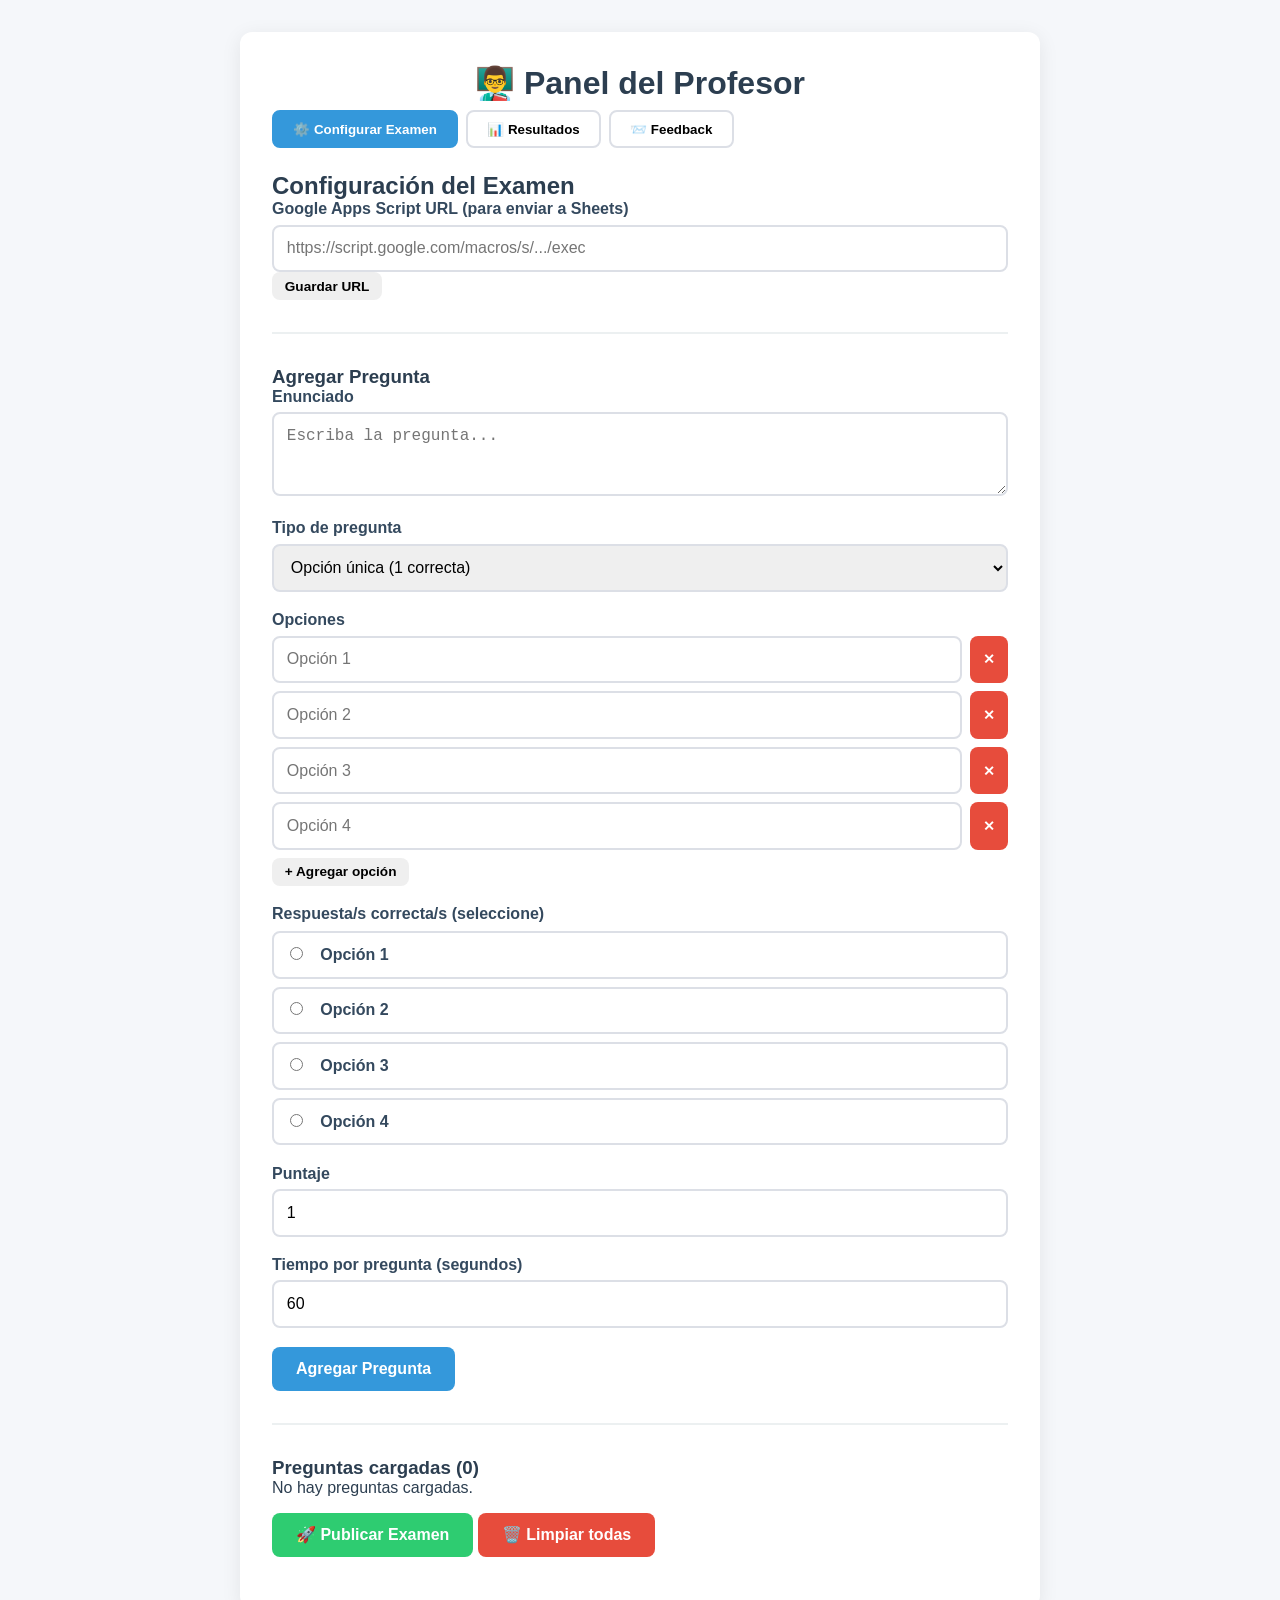
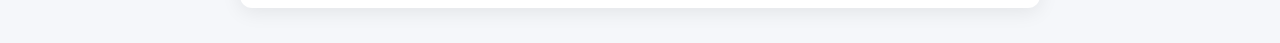
==== admin.html @ 63318a43 "Add files via upload" ====
<!DOCTYPE html>
<html lang="es">
<head>
  <meta charset="UTF-8">
  <meta name="viewport" content="width=device-width, initial-scale=1.0">
  <title>Panel del Profesor</title>
  <link rel="stylesheet" href="style.css">
</head>
<body>
  <div class="container admin-container">
    <h1>👨‍🏫 Panel del Profesor</h1>

    <div class="admin-tabs">
      <button class="tab-btn active" onclick="showTab('config')">⚙️ Configurar Examen</button>
      <button class="tab-btn" onclick="showTab('results')">📊 Resultados</button>
      <button class="tab-btn" onclick="showTab('feedback')">📨 Feedback</button>
    </div>

    <!-- Tab: Configuración -->
    <div id="tab-config" class="tab-content active">
      <h2>Configuración del Examen</h2>
      <div class="form-group">
        <label>Google Apps Script URL (para enviar a Sheets)</label>
        <input type="text" id="gasUrl" placeholder="https://script.google.com/macros/s/.../exec">
        <button class="btn btn-small" onclick="saveGasUrl()">Guardar URL</button>
      </div>

      <hr>

      <h3>Agregar Pregunta</h3>
      <div class="form-group">
        <label>Enunciado</label>
        <textarea id="qText" rows="3" placeholder="Escriba la pregunta..."></textarea>
      </div>
      <div class="form-group">
        <label>Tipo de pregunta</label>
        <select id="qType" onchange="toggleCorrectOptions()">
          <option value="single">Opción única (1 correcta)</option>
          <option value="multiple">Opciones múltiples (varias correctas)</option>
        </select>
      </div>
      <div class="form-group" id="optionsContainer">
        <label>Opciones</label>
        <div id="optionsList"></div>
        <button class="btn btn-small" onclick="addOption()">+ Agregar opción</button>
      </div>
      <div class="form-group">
        <label>Respuesta/s correcta/s (seleccione)</label>
        <div id="correctOptions"></div>
      </div>
      <div class="form-group">
        <label>Puntaje</label>
        <input type="number" id="qPoints" value="1" min="0" step="0.5">
      </div>
      <div class="form-group">
        <label>Tiempo por pregunta (segundos)</label>
        <input type="number" id="qTime" value="60" min="10" step="5">
      </div>
      <button class="btn btn-primary" onclick="addQuestion()">Agregar Pregunta</button>

      <hr>

      <h3>Preguntas cargadas (<span id="qCount">0</span>)</h3>
      <div id="questionsList"></div>
      <div class="form-group" style="margin-top:1rem;">
        <button class="btn btn-success" onclick="publishExam()">🚀 Publicar Examen</button>
        <button class="btn btn-danger" onclick="clearQuestions()">🗑️ Limpiar todas</button>
      </div>
    </div>

    <!-- Tab: Resultados -->
    <div id="tab-results" class="tab-content">
      <h2>📊 Resultados de Alumnos</h2>
      <div id="resultsList">
        <p>No hay resultados cargados aún. Los alumnos deben completar el examen.</p>
      </div>
    </div>

    <!-- Tab: Feedback -->
    <div id="tab-feedback" class="tab-content">
      <h2>📨 Habilitar Feedback</h2>
      <p>Al habilitar el feedback, los alumnos podrán ver sus respuestas correctas, incorrectas y puntaje desde <code>feedback.html</code>.</p>
      <button class="btn btn-success" onclick="enableFeedback()">✅ Habilitar Feedback para todos</button>
      <button class="btn btn-danger" onclick="disableFeedback()">❌ Deshabilitar Feedback</button>
      <p id="feedbackStatus" style="margin-top:0.5rem;"></p>
    </div>
  </div>

  <script src="main.js"></script>
  <script src="admin.js"></script>
</body>
</html>
---- style.css ----
* { margin: 0; padding: 0; box-sizing: border-box; }

body {
  font-family: 'Segoe UI', Tahoma, Geneva, Verdana, sans-serif;
  background: #f5f7fa;
  color: #2c3e50;
  min-height: 100vh;
  user-select: none;
  -webkit-user-select: none;
  -moz-user-select: none;
  -ms-user-select: none;
}

.container {
  max-width: 800px;
  margin: 2rem auto;
  padding: 2rem;
  background: #fff;
  border-radius: 12px;
  box-shadow: 0 4px 20px rgba(0,0,0,0.08);
}

h1 { text-align: center; margin-bottom: 0.5rem; color: #2c3e50; }
.subtitle { text-align: center; color: #7f8c8d; margin-bottom: 2rem; }

.form-group { margin-bottom: 1.2rem; }
.form-group label { display: block; margin-bottom: 0.4rem; font-weight: 600; color: #34495e; }
.form-group input[type="text"],
.form-group input[type="number"],
.form-group textarea,
.form-group select {
  width: 100%;
  padding: 0.8rem;
  border: 2px solid #dcdfe6;
  border-radius: 8px;
  font-size: 1rem;
  transition: border-color 0.3s;
}
.form-group input:focus,
.form-group textarea:focus,
.form-group select:focus {
  outline: none;
  border-color: #3498db;
}

.btn {
  padding: 0.8rem 1.5rem;
  border: none;
  border-radius: 8px;
  font-size: 1rem;
  cursor: pointer;
  transition: all 0.3s;
  font-weight: 600;
}
.btn-primary { background: #3498db; color: #fff; }
.btn-primary:hover { background: #2980b9; }
.btn-secondary { background: #95a5a6; color: #fff; }
.btn-secondary:hover { background: #7f8c8d; }
.btn-success { background: #2ecc71; color: #fff; }
.btn-success:hover { background: #27ae60; }
.btn-danger { background: #e74c3c; color: #fff; }
.btn-danger:hover { background: #c0392b; }
.btn-small { padding: 0.4rem 0.8rem; font-size: 0.85rem; }

.error-msg { color: #e74c3c; background: #fdedec; padding: 0.8rem; border-radius: 8px; text-align: center; }

/* Quiz */
.quiz-header {
  display: flex;
  justify-content: space-between;
  align-items: center;
  padding-bottom: 1rem;
  border-bottom: 2px solid #ecf0f1;
  margin-bottom: 1.5rem;
}
.timer { font-size: 1.5rem; font-weight: bold; font-family: monospace; }

.question-card {
  background: #f8f9fa;
  padding: 1.5rem;
  border-radius: 10px;
  margin-bottom: 1.5rem;
}
.question-text { font-size: 1.1rem; margin: 1rem 0; line-height: 1.6; }
.question-info { color: #7f8c8d; font-size: 0.9rem; }

.option-label {
  display: block;
  padding: 0.8rem 1rem;
  margin: 0.5rem 0;
  background: #fff;
  border: 2px solid #dcdfe6;
  border-radius: 8px;
  cursor: pointer;
  transition: all 0.2s;
}
.option-label:hover { border-color: #3498db; background: #ebf5fb; }
.option-label input { margin-right: 0.8rem; }

.quiz-footer { display: flex; justify-content: space-between; gap: 1rem; margin-top: 1rem; }
.quiz-footer .btn { flex: 1; }

/* Modal */
.modal {
  position: fixed;
  top: 0; left: 0; right: 0; bottom: 0;
  background: rgba(0,0,0,0.6);
  display: flex;
  align-items: center;
  justify-content: center;
  z-index: 1000;
}
.modal-content {
  background: #fff;
  padding: 2rem;
  border-radius: 12px;
  text-align: center;
  max-width: 400px;
}

/* Admin */
.admin-tabs { display: flex; gap: 0.5rem; margin-bottom: 1.5rem; }
.tab-btn {
  padding: 0.6rem 1.2rem;
  border: 2px solid #dcdfe6;
  background: #fff;
  border-radius: 8px;
  cursor: pointer;
  font-weight: 600;
}
.tab-btn.active { background: #3498db; color: #fff; border-color: #3498db; }
.tab-content { display: none; }
.tab-content.active { display: block; }

.option-input-row { display: flex; gap: 0.5rem; margin-bottom: 0.5rem; }
.option-input-row input { flex: 1; }

.badge {
  display: inline-block;
  padding: 0.2rem 0.6rem;
  background: #3498db;
  color: #fff;
  border-radius: 12px;
  font-size: 0.75rem;
  margin-left: 0.3rem;
}

.question-item {
  padding: 0.8rem;
  background: #f8f9fa;
  border-radius: 8px;
  margin-bottom: 0.5rem;
  display: flex;
  justify-content: space-between;
  align-items: center;
}

.result-item {
  padding: 1rem;
  background: #f8f9fa;
  border-radius: 8px;
  margin-bottom: 0.5rem;
  border-left: 4px solid #3498db;
}

/* Feedback */
.feedback-question {
  padding: 1.2rem;
  border-radius: 10px;
  margin-bottom: 1rem;
  border-left: 4px solid #3498db;
}
.feedback-question.correct { border-left-color: #2ecc71; background: #f0fff4; }
.feedback-question.incorrect { border-left-color: #e74c3c; background: #fff5f5; }

.result-card {
  text-align: center;
  padding: 2rem;
  background: #f8f9fa;
  border-radius: 10px;
  margin-bottom: 1.5rem;
}

hr { margin: 2rem 0; border: none; border-top: 2px solid #ecf0f1; }

@media (max-width: 600px) {
  .container { margin: 0.5rem; padding: 1rem; }
  .quiz-header { flex-direction: column; gap: 0.5rem; text-align: center; }
  .admin-tabs { flex-direction: column; }
}
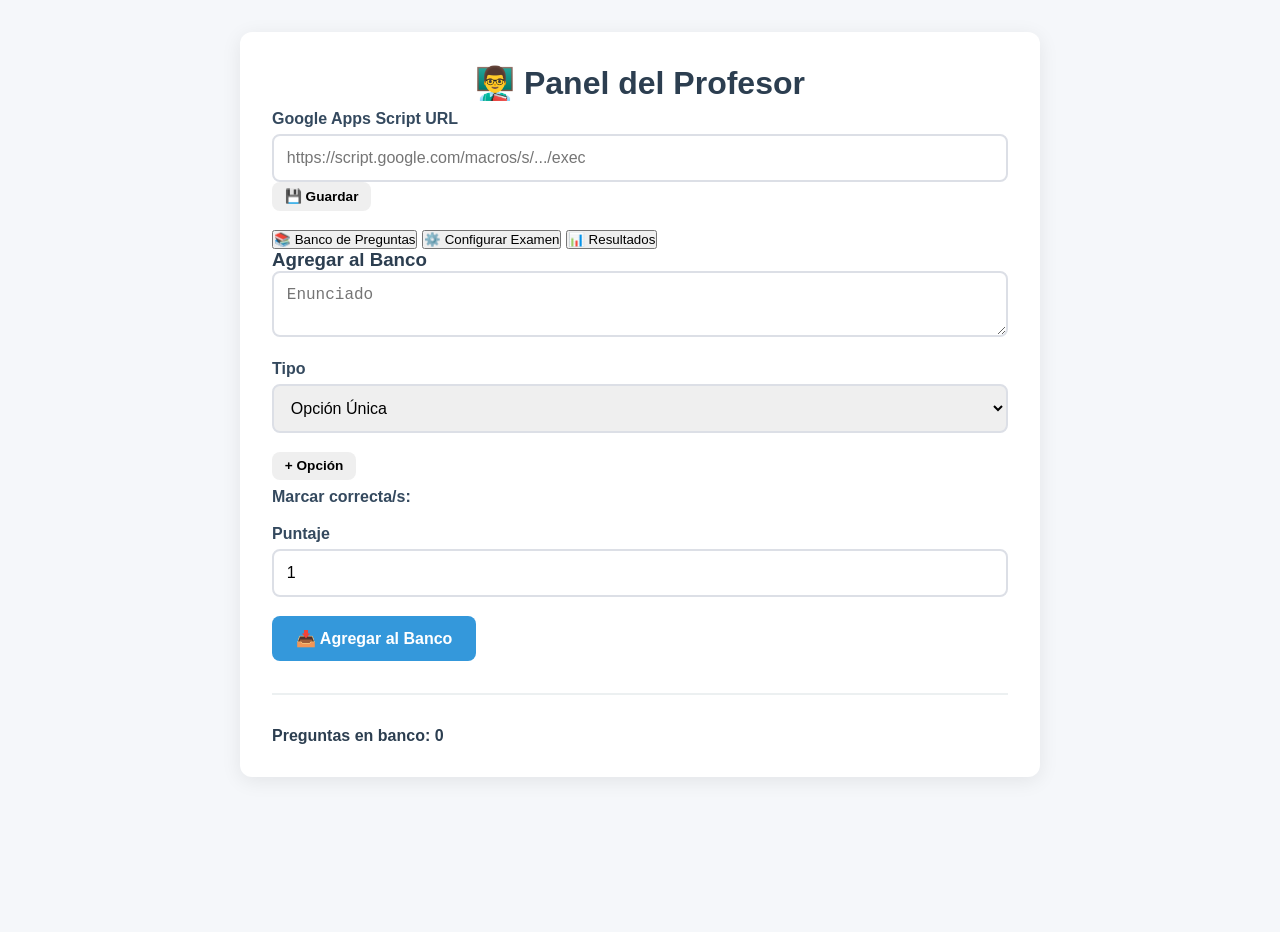
==== commit 5df8697a: "Add files via upload" ====
--- a/admin.html
+++ b/admin.html
@@ -7,86 +7,57 @@
   <link rel="stylesheet" href="style.css">
 </head>
 <body>
-  <div class="container admin-container">
+  <div class="container">
     <h1>👨‍🏫 Panel del Profesor</h1>
-
-    <div class="admin-tabs">
-      <button class="tab-btn active" onclick="showTab('config')">⚙️ Configurar Examen</button>
-      <button class="tab-btn" onclick="showTab('results')">📊 Resultados</button>
-      <button class="tab-btn" onclick="showTab('feedback')">📨 Feedback</button>
+    <div class="form-group">
+      <label>Google Apps Script URL</label>
+      <input type="text" id="gasUrl" placeholder="https://script.google.com/macros/s/.../exec">
+      <button class="btn btn-small" onclick="localStorage.setItem('gasUrl', document.getElementById('gasUrl').value); alert('Guardado')">💾 Guardar</button>
     </div>
 
-    <!-- Tab: Configuración -->
-    <div id="tab-config" class="tab-content active">
-      <h2>Configuración del Examen</h2>
-      <div class="form-group">
-        <label>Google Apps Script URL (para enviar a Sheets)</label>
-        <input type="text" id="gasUrl" placeholder="https://script.google.com/macros/s/.../exec">
-        <button class="btn btn-small" onclick="saveGasUrl()">Guardar URL</button>
-      </div>
-
-      <hr>
-
-      <h3>Agregar Pregunta</h3>
-      <div class="form-group">
-        <label>Enunciado</label>
-        <textarea id="qText" rows="3" placeholder="Escriba la pregunta..."></textarea>
-      </div>
-      <div class="form-group">
-        <label>Tipo de pregunta</label>
-        <select id="qType" onchange="toggleCorrectOptions()">
-          <option value="single">Opción única (1 correcta)</option>
-          <option value="multiple">Opciones múltiples (varias correctas)</option>
-        </select>
-      </div>
-      <div class="form-group" id="optionsContainer">
-        <label>Opciones</label>
-        <div id="optionsList"></div>
-        <button class="btn btn-small" onclick="addOption()">+ Agregar opción</button>
-      </div>
-      <div class="form-group">
-        <label>Respuesta/s correcta/s (seleccione)</label>
-        <div id="correctOptions"></div>
-      </div>
-      <div class="form-group">
-        <label>Puntaje</label>
-        <input type="number" id="qPoints" value="1" min="0" step="0.5">
-      </div>
-      <div class="form-group">
-        <label>Tiempo por pregunta (segundos)</label>
-        <input type="number" id="qTime" value="60" min="10" step="5">
-      </div>
-      <button class="btn btn-primary" onclick="addQuestion()">Agregar Pregunta</button>
-
-      <hr>
-
-      <h3>Preguntas cargadas (<span id="qCount">0</span>)</h3>
-      <div id="questionsList"></div>
-      <div class="form-group" style="margin-top:1rem;">
-        <button class="btn btn-success" onclick="publishExam()">🚀 Publicar Examen</button>
-        <button class="btn btn-danger" onclick="clearQuestions()">🗑️ Limpiar todas</button>
-      </div>
+    <div class="tabs">
+      <button class="tab active" onclick="showTab('bank')">📚 Banco de Preguntas</button>
+      <button class="tab" onclick="showTab('config')">⚙️ Configurar Examen</button>
+      <button class="tab" onclick="showTab('results')">📊 Resultados</button>
     </div>
 
-    <!-- Tab: Resultados -->
-    <div id="tab-results" class="tab-content">
-      <h2>📊 Resultados de Alumnos</h2>
-      <div id="resultsList">
-        <p>No hay resultados cargados aún. Los alumnos deben completar el examen.</p>
+    <!-- TAB BANCO -->
+    <div id="tab-bank" class="tab-content active">
+      <h3>Agregar al Banco</h3>
+      <div class="form-group"><textarea id="qText" rows="2" placeholder="Enunciado"></textarea></div>
+      <div class="form-group">
+        <label>Tipo</label>
+        <select id="qType" onchange="updateCorrectUI()"><option value="single">Opción Única</option><option value="multiple">Opción Múltiple</option></select>
       </div>
+      <div id="optsContainer"></div>
+      <button class="btn btn-small" onclick="addOpt()">+ Opción</button>
+      <div id="correctUI" class="form-group" style="margin-top:0.5rem;"><label>Marcar correcta/s:</label></div>
+      <div class="form-group"><label>Puntaje</label><input type="number" id="qPoints" value="1" min="0.5" step="0.5"></div>
+      <button class="btn btn-primary" onclick="addToBank()">📥 Agregar al Banco</button>
+      <hr>
+      <h4>Preguntas en banco: <span id="bankCount">0</span></h4>
+      <div id="bankList"></div>
     </div>
 
-    <!-- Tab: Feedback -->
-    <div id="tab-feedback" class="tab-content">
-      <h2>📨 Habilitar Feedback</h2>
-      <p>Al habilitar el feedback, los alumnos podrán ver sus respuestas correctas, incorrectas y puntaje desde <code>feedback.html</code>.</p>
-      <button class="btn btn-success" onclick="enableFeedback()">✅ Habilitar Feedback para todos</button>
-      <button class="btn btn-danger" onclick="disableFeedback()">❌ Deshabilitar Feedback</button>
-      <p id="feedbackStatus" style="margin-top:0.5rem;"></p>
+    <!-- TAB CONFIG -->
+    <div id="tab-config" class="tab-content">
+      <h3>Generar Examen Aleatorio</h3>
+      <div class="form-group"><label>Cantidad Opción Única</label><input type="number" id="nSingle" value="5" min="0"></div>
+      <div class="form-group"><label>Cantidad Opción Múltiple</label><input type="number" id="nMulti" value="5" min="0"></div>
+      <div class="form-group"><label>Tiempo Total (minutos)</label><input type="number" id="totalTime" value="45" min="5"></div>
+      <button class="btn btn-success" onclick="generateExam()">🎲 Generar y Publicar Examen</button>
+      <p style="color:#666; margin-top:0.5rem;">Se seleccionarán preguntas al azar del banco. El puntaje máximo se normalizará a /10 automáticamente.</p>
+      <hr>
+      <h4>Vista Previa del Examen Publicado</h4>
+      <div id="examPreview"></div>
+    </div>
+
+    <!-- TAB RESULTADOS -->
+    <div id="tab-results" class="tab-content">
+      <p>Los resultados se guardan en Google Sheets. Puedes verlos directamente en tu hoja o consultar por DNI en la pestaña <code>feedback.html</code>.</p>
+      <a href="feedback.html" target="_blank" class="btn btn-secondary">🔗 Abrir Feedback (Alumnos)</a>
     </div>
   </div>
-
-  <script src="main.js"></script>
   <script src="admin.js"></script>
 </body>
 </html>
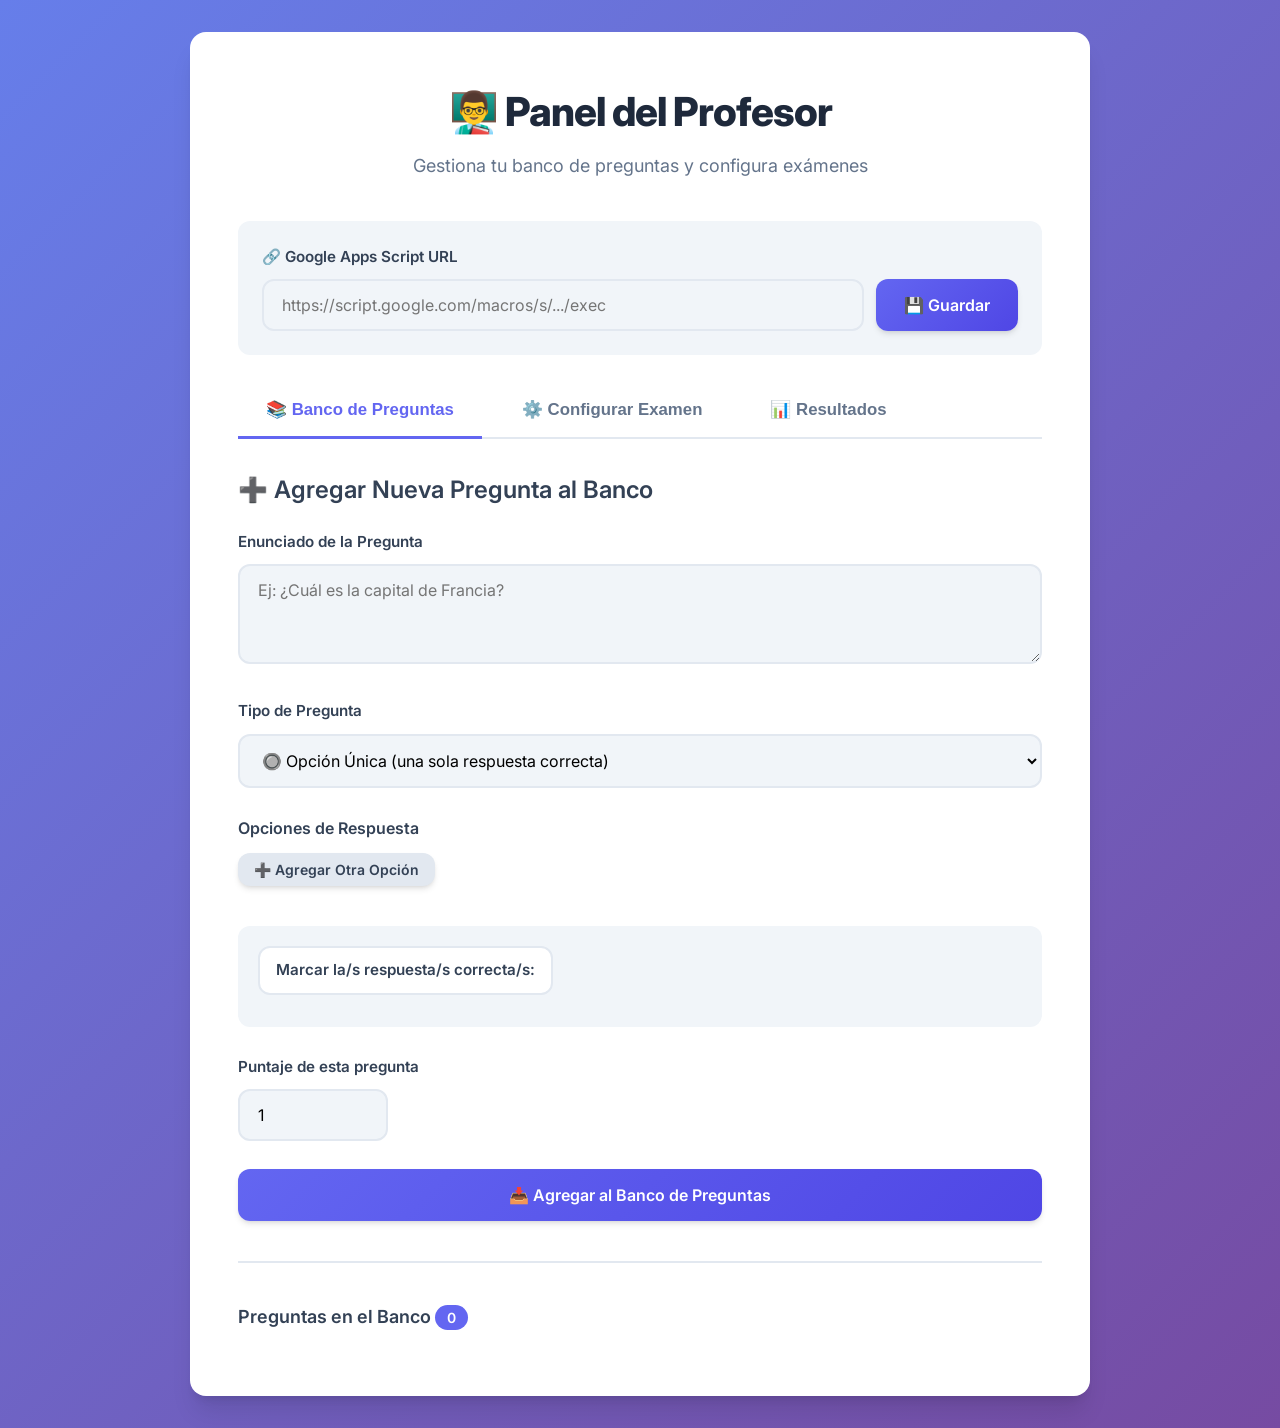
==== commit cdc31752: "Add files via upload" ====
--- a/admin.html
+++ b/admin.html
@@ -9,10 +9,14 @@
 <body>
   <div class="container">
     <h1>👨‍🏫 Panel del Profesor</h1>
-    <div class="form-group">
-      <label>Google Apps Script URL</label>
-      <input type="text" id="gasUrl" placeholder="https://script.google.com/macros/s/.../exec">
-      <button class="btn btn-small" onclick="localStorage.setItem('gasUrl', document.getElementById('gasUrl').value); alert('Guardado')">💾 Guardar</button>
+    <p class="subtitle">Gestiona tu banco de preguntas y configura exámenes</p>
+    
+    <div class="form-group" style="background: var(--gray-100); padding: 1.5rem; border-radius: var(--radius);">
+      <label for="gasUrl">🔗 Google Apps Script URL</label>
+      <div style="display: flex; gap: 0.75rem;">
+        <input type="text" id="gasUrl" placeholder="https://script.google.com/macros/s/.../exec" style="flex: 1;">
+        <button class="btn btn-primary" onclick="localStorage.setItem('gasUrl', document.getElementById('gasUrl').value); alert('✅ URL guardada correctamente')">💾 Guardar</button>
+      </div>
     </div>
 
     <div class="tabs">
@@ -23,41 +27,103 @@
 
     <!-- TAB BANCO -->
     <div id="tab-bank" class="tab-content active">
-      <h3>Agregar al Banco</h3>
-      <div class="form-group"><textarea id="qText" rows="2" placeholder="Enunciado"></textarea></div>
+      <h3>➕ Agregar Nueva Pregunta al Banco</h3>
+      
       <div class="form-group">
-        <label>Tipo</label>
-        <select id="qType" onchange="updateCorrectUI()"><option value="single">Opción Única</option><option value="multiple">Opción Múltiple</option></select>
+        <label>Enunciado de la Pregunta</label>
+        <textarea id="qText" rows="3" placeholder="Ej: ¿Cuál es la capital de Francia?"></textarea>
       </div>
-      <div id="optsContainer"></div>
-      <button class="btn btn-small" onclick="addOpt()">+ Opción</button>
-      <div id="correctUI" class="form-group" style="margin-top:0.5rem;"><label>Marcar correcta/s:</label></div>
-      <div class="form-group"><label>Puntaje</label><input type="number" id="qPoints" value="1" min="0.5" step="0.5"></div>
-      <button class="btn btn-primary" onclick="addToBank()">📥 Agregar al Banco</button>
+      
+      <div class="form-group">
+        <label>Tipo de Pregunta</label>
+        <select id="qType" onchange="updateCorrectUI()" style="width: 100%;">
+          <option value="single">🔘 Opción Única (una sola respuesta correcta)</option>
+          <option value="multiple">☑️ Opción Múltiple (varias respuestas correctas)</option>
+        </select>
+      </div>
+      
+      <div id="optsContainer">
+        <label style="display: block; margin-bottom: 0.75rem; font-weight: 600; color: var(--gray-700);">Opciones de Respuesta</label>
+      </div>
+      
+      <button class="btn btn-secondary btn-small" onclick="addOpt()" style="margin-bottom: 1.5rem;">➕ Agregar Otra Opción</button>
+      
+      <div id="correctUI" class="form-group">
+        <label style="display: block; margin-bottom: 0.75rem; font-weight: 600; color: var(--gray-700);">Marcar la/s respuesta/s correcta/s:</label>
+      </div>
+      
+      <div class="form-group">
+        <label>Puntaje de esta pregunta</label>
+        <input type="number" id="qPoints" value="1" min="0.5" step="0.5" style="width: 150px;">
+      </div>
+      
+      <button class="btn btn-primary" onclick="addToBank()" style="width: 100%; padding: 1rem;">📥 Agregar al Banco de Preguntas</button>
+      
       <hr>
-      <h4>Preguntas en banco: <span id="bankCount">0</span></h4>
-      <div id="bankList"></div>
+      
+      <h4>Preguntas en el Banco <span style="background: var(--primary); color: white; padding: 0.25rem 0.75rem; border-radius: 9999px; font-size: 0.875rem;" id="bankCount">0</span></h4>
+      <div id="bankList" style="margin-top: 1rem;">
+        <p style="color: var(--gray-500); text-align: center; padding: 2rem;">No hay preguntas cargadas aún</p>
+      </div>
     </div>
 
     <!-- TAB CONFIG -->
     <div id="tab-config" class="tab-content">
-      <h3>Generar Examen Aleatorio</h3>
-      <div class="form-group"><label>Cantidad Opción Única</label><input type="number" id="nSingle" value="5" min="0"></div>
-      <div class="form-group"><label>Cantidad Opción Múltiple</label><input type="number" id="nMulti" value="5" min="0"></div>
-      <div class="form-group"><label>Tiempo Total (minutos)</label><input type="number" id="totalTime" value="45" min="5"></div>
-      <button class="btn btn-success" onclick="generateExam()">🎲 Generar y Publicar Examen</button>
-      <p style="color:#666; margin-top:0.5rem;">Se seleccionarán preguntas al azar del banco. El puntaje máximo se normalizará a /10 automáticamente.</p>
-      <hr>
-      <h4>Vista Previa del Examen Publicado</h4>
-      <div id="examPreview"></div>
+      <h3>🎲 Generar Examen Aleatorio</h3>
+      <p style="color: var(--gray-600); margin-bottom: 1.5rem;">
+        El sistema seleccionará automáticamente preguntas al azar del banco según las cantidades que especifiques.
+      </p>
+      
+      <div class="form-group">
+        <label>Cantidad de Preguntas de Opción Única</label>
+        <input type="number" id="nSingle" value="5" min="0" style="width: 150px;">
+      </div>
+      
+      <div class="form-group">
+        <label>Cantidad de Preguntas de Opción Múltiple</label>
+        <input type="number" id="nMulti" value="5" min="0" style="width: 150px;">
+      </div>
+      
+      <div class="form-group">
+        <label>Tiempo Total del Examen (en minutos)</label>
+        <input type="number" id="totalTime" value="45" min="5" step="5" style="width: 150px;">
+      </div>
+      
+      <button class="btn btn-success" onclick="generateExam()" style="width: 100%; padding: 1.25rem; font-size: 1.125rem;">
+        🎲 Generar y Publicar Examen
+      </button>
+      
+      <div style="background: var(--gray-100); padding: 1.25rem; border-radius: var(--radius); margin-top: 1.5rem; font-size: 0.95rem; color: var(--gray-600);">
+        <strong>ℹ️ Importante:</strong> El puntaje máximo se normalizará automáticamente sobre 10. 
+        Las respuestas incorrectas restan puntos, pero las omisiones no afectan la nota.
+      </div>
+      
+      <div id="examPreview" style="display: none;"></div>
     </div>
 
     <!-- TAB RESULTADOS -->
     <div id="tab-results" class="tab-content">
-      <p>Los resultados se guardan en Google Sheets. Puedes verlos directamente en tu hoja o consultar por DNI en la pestaña <code>feedback.html</code>.</p>
-      <a href="feedback.html" target="_blank" class="btn btn-secondary">🔗 Abrir Feedback (Alumnos)</a>
+      <h3>📊 Ver Resultados</h3>
+      <p style="color: var(--gray-600); margin-bottom: 1.5rem; line-height: 1.8;">
+        Los resultados se guardan automáticamente en tu Google Sheet. 
+        Los alumnos pueden consultar sus notas individuales ingresando su DNI en la página de feedback.
+      </p>
+      
+      <div style="display: flex; gap: 1rem; flex-wrap: wrap;">
+        <a href="feedback.html" target="_blank" class="btn btn-primary">🔗 Abrir Página de Feedback</a>
+        <a href="https://sheets.google.com" target="_blank" class="btn btn-secondary">📈 Ver Google Sheet</a>
+      </div>
+      
+      <div style="margin-top: 2rem; padding: 1.5rem; background: var(--gray-100); border-radius: var(--radius);">
+        <h4>💡 Consejo</h4>
+        <p style="color: var(--gray-600); margin-top: 0.5rem;">
+          Para ver todos los resultados juntos, revisa tu hoja de cálculo de Google Sheets. 
+          Allí tendrás un listado completo de todos los alumnos con sus notas.
+        </p>
+      </div>
     </div>
   </div>
+  
   <script src="admin.js"></script>
 </body>
 </html>
--- a/style.css
+++ b/style.css
@@ -1,190 +1,651 @@
-* { margin: 0; padding: 0; box-sizing: border-box; }
+@import url('https://fonts.googleapis.com/css2?family=Inter:wght@300;400;500;600;700;800&display=swap');
+
+* {
+  margin: 0;
+  padding: 0;
+  box-sizing: border-box;
+}
+
+:root {
+  --primary: #6366f1;
+  --primary-dark: #4f46e5;
+  --secondary: #ec4899;
+  --success: #10b981;
+  --warning: #f59e0b;
+  --danger: #ef4444;
+  --dark: #1e293b;
+  --gray-100: #f1f5f9;
+  --gray-200: #e2e8f0;
+  --gray-300: #cbd5e1;
+  --gray-400: #94a3b8;
+  --gray-500: #64748b;
+  --gray-600: #475569;
+  --gray-700: #334155;
+  --gray-800: #1e293b;
+  --shadow-sm: 0 1px 2px 0 rgb(0 0 0 / 0.05);
+  --shadow: 0 4px 6px -1px rgb(0 0 0 / 0.1), 0 2px 4px -2px rgb(0 0 0 / 0.1);
+  --shadow-lg: 0 10px 15px -3px rgb(0 0 0 / 0.1), 0 4px 6px -4px rgb(0 0 0 / 0.1);
+  --shadow-xl: 0 20px 25px -5px rgb(0 0 0 / 0.1), 0 8px 10px -6px rgb(0 0 0 / 0.1);
+  --radius: 12px;
+  --radius-lg: 16px;
+}
 
 body {
-  font-family: 'Segoe UI', Tahoma, Geneva, Verdana, sans-serif;
-  background: #f5f7fa;
-  color: #2c3e50;
+  font-family: 'Inter', -apple-system, BlinkMacSystemFont, 'Segoe UI', sans-serif;
+  background: linear-gradient(135deg, #667eea 0%, #764ba2 100%);
   min-height: 100vh;
-  user-select: none;
-  -webkit-user-select: none;
-  -moz-user-select: none;
-  -ms-user-select: none;
+  color: var(--gray-800);
+  line-height: 1.6;
+  font-size: 16px;
+  padding: 2rem 1rem;
 }
 
 .container {
-  max-width: 800px;
-  margin: 2rem auto;
-  padding: 2rem;
-  background: #fff;
-  border-radius: 12px;
-  box-shadow: 0 4px 20px rgba(0,0,0,0.08);
-}
-
-h1 { text-align: center; margin-bottom: 0.5rem; color: #2c3e50; }
-.subtitle { text-align: center; color: #7f8c8d; margin-bottom: 2rem; }
-
-.form-group { margin-bottom: 1.2rem; }
-.form-group label { display: block; margin-bottom: 0.4rem; font-weight: 600; color: #34495e; }
+  max-width: 900px;
+  margin: 0 auto;
+  background: white;
+  border-radius: var(--radius-lg);
+  box-shadow: var(--shadow-xl);
+  padding: 3rem;
+  animation: slideUp 0.5s ease-out;
+}
+
+@keyframes slideUp {
+  from {
+    opacity: 0;
+    transform: translateY(30px);
+  }
+  to {
+    opacity: 1;
+    transform: translateY(0);
+  }
+}
+
+h1 {
+  font-size: 2.5rem;
+  font-weight: 800;
+  color: var(--gray-800);
+  margin-bottom: 0.5rem;
+  text-align: center;
+  letter-spacing: -0.025em;
+}
+
+h2 {
+  font-size: 1.875rem;
+  font-weight: 700;
+  color: var(--gray-800);
+  margin-bottom: 1.5rem;
+  letter-spacing: -0.025em;
+}
+
+h3 {
+  font-size: 1.5rem;
+  font-weight: 600;
+  color: var(--gray-700);
+  margin-bottom: 1.25rem;
+}
+
+h4 {
+  font-size: 1.125rem;
+  font-weight: 600;
+  color: var(--gray-700);
+  margin-bottom: 1rem;
+}
+
+.subtitle {
+  text-align: center;
+  color: var(--gray-500);
+  font-size: 1.125rem;
+  margin-bottom: 2.5rem;
+}
+
+/* Form Elements */
+.form-group {
+  margin-bottom: 1.75rem;
+}
+
+.form-group label {
+  display: block;
+  font-weight: 600;
+  color: var(--gray-700);
+  margin-bottom: 0.625rem;
+  font-size: 0.95rem;
+}
+
 .form-group input[type="text"],
 .form-group input[type="number"],
+.form-group input[type="password"],
 .form-group textarea,
 .form-group select {
   width: 100%;
-  padding: 0.8rem;
-  border: 2px solid #dcdfe6;
-  border-radius: 8px;
+  padding: 0.875rem 1.125rem;
+  border: 2px solid var(--gray-200);
+  border-radius: var(--radius);
   font-size: 1rem;
-  transition: border-color 0.3s;
-}
+  font-family: inherit;
+  transition: all 0.2s;
+  background: var(--gray-100);
+}
+
 .form-group input:focus,
 .form-group textarea:focus,
 .form-group select:focus {
   outline: none;
-  border-color: #3498db;
-}
-
+  border-color: var(--primary);
+  background: white;
+  box-shadow: 0 0 0 3px rgba(99, 102, 241, 0.1);
+}
+
+.form-group textarea {
+  resize: vertical;
+  min-height: 100px;
+}
+
+/* Buttons */
 .btn {
-  padding: 0.8rem 1.5rem;
+  display: inline-flex;
+  align-items: center;
+  justify-content: center;
+  gap: 0.5rem;
+  padding: 0.875rem 1.75rem;
   border: none;
-  border-radius: 8px;
+  border-radius: var(--radius);
   font-size: 1rem;
-  cursor: pointer;
-  transition: all 0.3s;
-  font-weight: 600;
-}
-.btn-primary { background: #3498db; color: #fff; }
-.btn-primary:hover { background: #2980b9; }
-.btn-secondary { background: #95a5a6; color: #fff; }
-.btn-secondary:hover { background: #7f8c8d; }
-.btn-success { background: #2ecc71; color: #fff; }
-.btn-success:hover { background: #27ae60; }
-.btn-danger { background: #e74c3c; color: #fff; }
-.btn-danger:hover { background: #c0392b; }
-.btn-small { padding: 0.4rem 0.8rem; font-size: 0.85rem; }
-
-.error-msg { color: #e74c3c; background: #fdedec; padding: 0.8rem; border-radius: 8px; text-align: center; }
-
-/* Quiz */
-.quiz-header {
-  display: flex;
-  justify-content: space-between;
-  align-items: center;
-  padding-bottom: 1rem;
-  border-bottom: 2px solid #ecf0f1;
-  margin-bottom: 1.5rem;
-}
-.timer { font-size: 1.5rem; font-weight: bold; font-family: monospace; }
-
-.question-card {
-  background: #f8f9fa;
-  padding: 1.5rem;
-  border-radius: 10px;
-  margin-bottom: 1.5rem;
-}
-.question-text { font-size: 1.1rem; margin: 1rem 0; line-height: 1.6; }
-.question-info { color: #7f8c8d; font-size: 0.9rem; }
-
-.option-label {
-  display: block;
-  padding: 0.8rem 1rem;
-  margin: 0.5rem 0;
-  background: #fff;
-  border: 2px solid #dcdfe6;
-  border-radius: 8px;
+  font-weight: 600;
   cursor: pointer;
   transition: all 0.2s;
-}
-.option-label:hover { border-color: #3498db; background: #ebf5fb; }
-.option-label input { margin-right: 0.8rem; }
-
-.quiz-footer { display: flex; justify-content: space-between; gap: 1rem; margin-top: 1rem; }
-.quiz-footer .btn { flex: 1; }
+  text-decoration: none;
+  font-family: inherit;
+  box-shadow: var(--shadow);
+}
+
+.btn:hover {
+  transform: translateY(-2px);
+  box-shadow: var(--shadow-lg);
+}
+
+.btn:active {
+  transform: translateY(0);
+}
+
+.btn-primary {
+  background: linear-gradient(135deg, var(--primary) 0%, var(--primary-dark) 100%);
+  color: white;
+}
+
+.btn-primary:hover {
+  background: linear-gradient(135deg, var(--primary-dark) 0%, #4338ca 100%);
+}
+
+.btn-secondary {
+  background: var(--gray-200);
+  color: var(--gray-700);
+}
+
+.btn-secondary:hover {
+  background: var(--gray-300);
+}
+
+.btn-success {
+  background: linear-gradient(135deg, var(--success) 0%, #059669 100%);
+  color: white;
+}
+
+.btn-success:hover {
+  background: linear-gradient(135deg, #059669 0%, #047857 100%);
+}
+
+.btn-danger {
+  background: linear-gradient(135deg, var(--danger) 0%, #dc2626 100%);
+  color: white;
+}
+
+.btn-danger:hover {
+  background: linear-gradient(135deg, #dc2626 0%, #b91c1c 100%);
+}
+
+.btn-warning {
+  background: linear-gradient(135deg, var(--warning) 0%, #d97706 100%);
+  color: white;
+}
+
+.btn-small {
+  padding: 0.5rem 1rem;
+  font-size: 0.875rem;
+}
+
+/* Header Section */
+.header {
+  display: flex;
+  justify-content: space-between;
+  align-items: center;
+  padding-bottom: 1.5rem;
+  border-bottom: 2px solid var(--gray-200);
+  margin-bottom: 2rem;
+  flex-wrap: wrap;
+  gap: 1rem;
+}
+
+#studentInfo {
+  font-size: 1.125rem;
+  font-weight: 600;
+  color: var(--gray-700);
+  background: var(--gray-100);
+  padding: 0.75rem 1.25rem;
+  border-radius: var(--radius);
+}
+
+.timer {
+  font-size: 2rem;
+  font-weight: 800;
+  font-family: 'Courier New', monospace;
+  color: var(--primary);
+  background: var(--gray-100);
+  padding: 0.75rem 1.5rem;
+  border-radius: var(--radius);
+  min-width: 140px;
+  text-align: center;
+  box-shadow: var(--shadow);
+}
+
+.timer.warning {
+  color: var(--warning);
+  animation: pulse 1s infinite;
+}
+
+.timer.danger {
+  color: var(--danger);
+  animation: pulse 0.5s infinite;
+}
+
+@keyframes pulse {
+  0%, 100% { transform: scale(1); }
+  50% { transform: scale(1.05); }
+}
+
+#qCounter {
+  font-size: 1.125rem;
+  font-weight: 600;
+  color: var(--gray-600);
+  background: var(--gray-100);
+  padding: 0.75rem 1.25rem;
+  border-radius: var(--radius);
+}
+
+/* Question Cards */
+.q-card {
+  background: linear-gradient(135deg, #f8fafc 0%, #f1f5f9 100%);
+  padding: 2rem;
+  border-radius: var(--radius-lg);
+  margin-bottom: 2rem;
+  border: 2px solid var(--gray-200);
+  transition: all 0.3s;
+}
+
+.q-card:hover {
+  border-color: var(--primary);
+  box-shadow: var(--shadow-lg);
+}
+
+.q-card h3 {
+  margin-bottom: 1rem;
+  display: flex;
+  align-items: center;
+  gap: 0.75rem;
+}
+
+.badge {
+  display: inline-flex;
+  align-items: center;
+  padding: 0.375rem 0.875rem;
+  background: linear-gradient(135deg, var(--primary) 0%, var(--primary-dark) 100%);
+  color: white;
+  border-radius: 9999px;
+  font-size: 0.75rem;
+  font-weight: 700;
+  text-transform: uppercase;
+  letter-spacing: 0.05em;
+}
+
+.badge.multiple {
+  background: linear-gradient(135deg, var(--secondary) 0%, #db2777 100%);
+}
+
+/* Options */
+.opt-label {
+  display: flex;
+  align-items: flex-start;
+  padding: 1.25rem;
+  margin: 0.875rem 0;
+  background: white;
+  border: 2px solid var(--gray-200);
+  border-radius: var(--radius);
+  cursor: pointer;
+  transition: all 0.2s;
+  font-size: 1.05rem;
+}
+
+.opt-label:hover {
+  border-color: var(--primary);
+  background: var(--gray-100);
+  transform: translateX(4px);
+}
+
+.opt-label input[type="radio"],
+.opt-label input[type="checkbox"] {
+  margin-right: 1rem;
+  margin-top: 0.25rem;
+  width: 20px;
+  height: 20px;
+  cursor: pointer;
+  accent-color: var(--primary);
+}
+
+.opt-label input:checked + span,
+.opt-label:has(input:checked) {
+  border-color: var(--primary);
+  background: linear-gradient(135deg, rgba(99, 102, 241, 0.05) 0%, rgba(99, 102, 241, 0.1) 100%);
+  font-weight: 600;
+}
+
+/* Footer Navigation */
+.footer {
+  display: flex;
+  justify-content: space-between;
+  gap: 1rem;
+  margin-top: 2rem;
+  padding-top: 2rem;
+  border-top: 2px solid var(--gray-200);
+}
+
+/* Tabs */
+.tabs {
+  display: flex;
+  gap: 0.75rem;
+  margin-bottom: 2rem;
+  border-bottom: 2px solid var(--gray-200);
+  padding-bottom: 0;
+}
+
+.tab {
+  padding: 1rem 1.75rem;
+  background: none;
+  border: none;
+  border-bottom: 3px solid transparent;
+  font-size: 1.05rem;
+  font-weight: 600;
+  color: var(--gray-500);
+  cursor: pointer;
+  transition: all 0.2s;
+  margin-bottom: -2px;
+}
+
+.tab:hover {
+  color: var(--gray-700);
+}
+
+.tab.active {
+  color: var(--primary);
+  border-bottom-color: var(--primary);
+}
+
+.tab-content {
+  display: none;
+  animation: fadeIn 0.3s ease-out;
+}
+
+.tab-content.active {
+  display: block;
+}
+
+@keyframes fadeIn {
+  from { opacity: 0; transform: translateY(10px); }
+  to { opacity: 1; transform: translateY(0); }
+}
+
+/* Bank Items */
+.q-item {
+  display: flex;
+  justify-content: space-between;
+  align-items: center;
+  padding: 1.25rem;
+  background: var(--gray-100);
+  border-radius: var(--radius);
+  margin-bottom: 0.875rem;
+  border-left: 4px solid var(--primary);
+  transition: all 0.2s;
+}
+
+.q-item:hover {
+  background: var(--gray-200);
+  transform: translateX(4px);
+}
+
+/* Options Container */
+.opt-row {
+  display: flex;
+  gap: 0.75rem;
+  margin-bottom: 0.75rem;
+  align-items: center;
+}
+
+.opt-row input {
+  flex: 1;
+}
+
+#correctUI {
+  display: flex;
+  flex-wrap: wrap;
+  gap: 0.75rem;
+  padding: 1.25rem;
+  background: var(--gray-100);
+  border-radius: var(--radius);
+  margin-top: 1rem;
+}
+
+#correctUI label {
+  display: inline-flex;
+  align-items: center;
+  gap: 0.5rem;
+  padding: 0.625rem 1rem;
+  background: white;
+  border-radius: var(--radius);
+  cursor: pointer;
+  font-weight: 500;
+  transition: all 0.2s;
+  border: 2px solid var(--gray-200);
+}
+
+#correctUI label:hover {
+  border-color: var(--primary);
+  background: var(--gray-50);
+}
+
+#correctUI input[type="radio"],
+#correctUI input[type="checkbox"] {
+  width: 18px;
+  height: 18px;
+  accent-color: var(--primary);
+}
+
+/* Results & Feedback */
+.res-card {
+  text-align: center;
+  padding: 3rem 2rem;
+  background: linear-gradient(135deg, #f0fdf4 0%, #dcfce7 100%);
+  border-radius: var(--radius-lg);
+  margin-bottom: 2rem;
+  border: 2px solid var(--success);
+}
+
+.res-card h2 {
+  font-size: 3rem;
+  color: var(--success);
+  margin-bottom: 1rem;
+}
+
+.fb-q {
+  padding: 1.75rem;
+  border-radius: var(--radius);
+  margin-bottom: 1.25rem;
+  border-left: 5px solid var(--gray-300);
+  background: var(--gray-100);
+  transition: all 0.3s;
+}
+
+.fb-q.correct {
+  border-left-color: var(--success);
+  background: linear-gradient(135deg, #f0fdf4 0%, #dcfce7 100%);
+}
+
+.fb-q.incorrect {
+  border-left-color: var(--danger);
+  background: linear-gradient(135deg, #fef2f2 0%, #fee2e2 100%);
+}
+
+.fb-q h4 {
+  margin-bottom: 0.875rem;
+  display: flex;
+  align-items: center;
+  gap: 0.5rem;
+}
+
+.error-msg {
+  background: linear-gradient(135deg, #fef2f2 0%, #fee2e2 100%);
+  color: var(--danger);
+  padding: 1.25rem;
+  border-radius: var(--radius);
+  text-align: center;
+  font-weight: 600;
+  border: 2px solid var(--danger);
+}
 
 /* Modal */
 .modal {
   position: fixed;
-  top: 0; left: 0; right: 0; bottom: 0;
-  background: rgba(0,0,0,0.6);
+  inset: 0;
+  background: rgba(0, 0, 0, 0.75);
   display: flex;
   align-items: center;
   justify-content: center;
   z-index: 1000;
-}
+  backdrop-filter: blur(4px);
+  animation: fadeIn 0.3s;
+}
+
 .modal-content {
-  background: #fff;
-  padding: 2rem;
-  border-radius: 12px;
+  background: white;
+  padding: 3rem;
+  border-radius: var(--radius-lg);
   text-align: center;
-  max-width: 400px;
-}
-
-/* Admin */
-.admin-tabs { display: flex; gap: 0.5rem; margin-bottom: 1.5rem; }
-.tab-btn {
-  padding: 0.6rem 1.2rem;
-  border: 2px solid #dcdfe6;
-  background: #fff;
-  border-radius: 8px;
-  cursor: pointer;
-  font-weight: 600;
-}
-.tab-btn.active { background: #3498db; color: #fff; border-color: #3498db; }
-.tab-content { display: none; }
-.tab-content.active { display: block; }
-
-.option-input-row { display: flex; gap: 0.5rem; margin-bottom: 0.5rem; }
-.option-input-row input { flex: 1; }
-
-.badge {
-  display: inline-block;
-  padding: 0.2rem 0.6rem;
-  background: #3498db;
-  color: #fff;
-  border-radius: 12px;
-  font-size: 0.75rem;
-  margin-left: 0.3rem;
-}
-
-.question-item {
-  padding: 0.8rem;
-  background: #f8f9fa;
-  border-radius: 8px;
-  margin-bottom: 0.5rem;
-  display: flex;
-  justify-content: space-between;
-  align-items: center;
-}
-
-.result-item {
-  padding: 1rem;
-  background: #f8f9fa;
-  border-radius: 8px;
-  margin-bottom: 0.5rem;
-  border-left: 4px solid #3498db;
-}
-
-/* Feedback */
-.feedback-question {
-  padding: 1.2rem;
-  border-radius: 10px;
+  max-width: 450px;
+  box-shadow: var(--shadow-xl);
+  animation: slideUp 0.3s ease-out;
+}
+
+.modal-content h2 {
+  color: var(--danger);
   margin-bottom: 1rem;
-  border-left: 4px solid #3498db;
-}
-.feedback-question.correct { border-left-color: #2ecc71; background: #f0fff4; }
-.feedback-question.incorrect { border-left-color: #e74c3c; background: #fff5f5; }
-
-.result-card {
+}
+
+/* Login Container */
+.login-container {
+  max-width: 500px;
   text-align: center;
-  padding: 2rem;
-  background: #f8f9fa;
-  border-radius: 10px;
-  margin-bottom: 1.5rem;
-}
-
-hr { margin: 2rem 0; border: none; border-top: 2px solid #ecf0f1; }
-
-@media (max-width: 600px) {
-  .container { margin: 0.5rem; padding: 1rem; }
-  .quiz-header { flex-direction: column; gap: 0.5rem; text-align: center; }
-  .admin-tabs { flex-direction: column; }
+}
+
+.login-container .form-group {
+  text-align: left;
+}
+
+/* Preview */
+#examPreview {
+  padding: 1.5rem;
+  background: linear-gradient(135deg, #dbeafe 0%, #bfdbfe 100%);
+  border-radius: var(--radius);
+  border: 2px solid var(--primary);
+  margin-top: 1.5rem;
+  font-weight: 600;
+  color: var(--primary-dark);
+}
+
+/* Responsive */
+@media (max-width: 768px) {
+  body {
+    padding: 1rem 0.5rem;
+  }
+  
+  .container {
+    padding: 2rem 1.5rem;
+  }
+  
+  h1 {
+    font-size: 2rem;
+  }
+  
+  h2 {
+    font-size: 1.5rem;
+  }
+  
+  .header {
+    flex-direction: column;
+    text-align: center;
+  }
+  
+  .timer {
+    font-size: 1.75rem;
+    min-width: 120px;
+  }
+  
+  .footer {
+    flex-direction: column;
+  }
+  
+  .footer .btn {
+    width: 100%;
+  }
+  
+  .tabs {
+    flex-direction: column;
+  }
+  
+  .tab {
+    width: 100%;
+    text-align: left;
+  }
+  
+  .q-card {
+    padding: 1.5rem;
+  }
+  
+  .opt-label {
+    font-size: 0.95rem;
+    padding: 1rem;
+  }
+}
+
+/* Utility */
+hr {
+  border: none;
+  border-top: 2px solid var(--gray-200);
+  margin: 2.5rem 0;
+}
+
+a {
+  color: var(--primary);
+  text-decoration: none;
+  font-weight: 600;
+}
+
+a:hover {
+  text-decoration: underline;
+}
+
+code {
+  background: var(--gray-100);
+  padding: 0.25rem 0.5rem;
+  border-radius: 4px;
+  font-family: 'Courier New', monospace;
+  font-size: 0.9em;
+  color: var(--primary-dark);
 }
